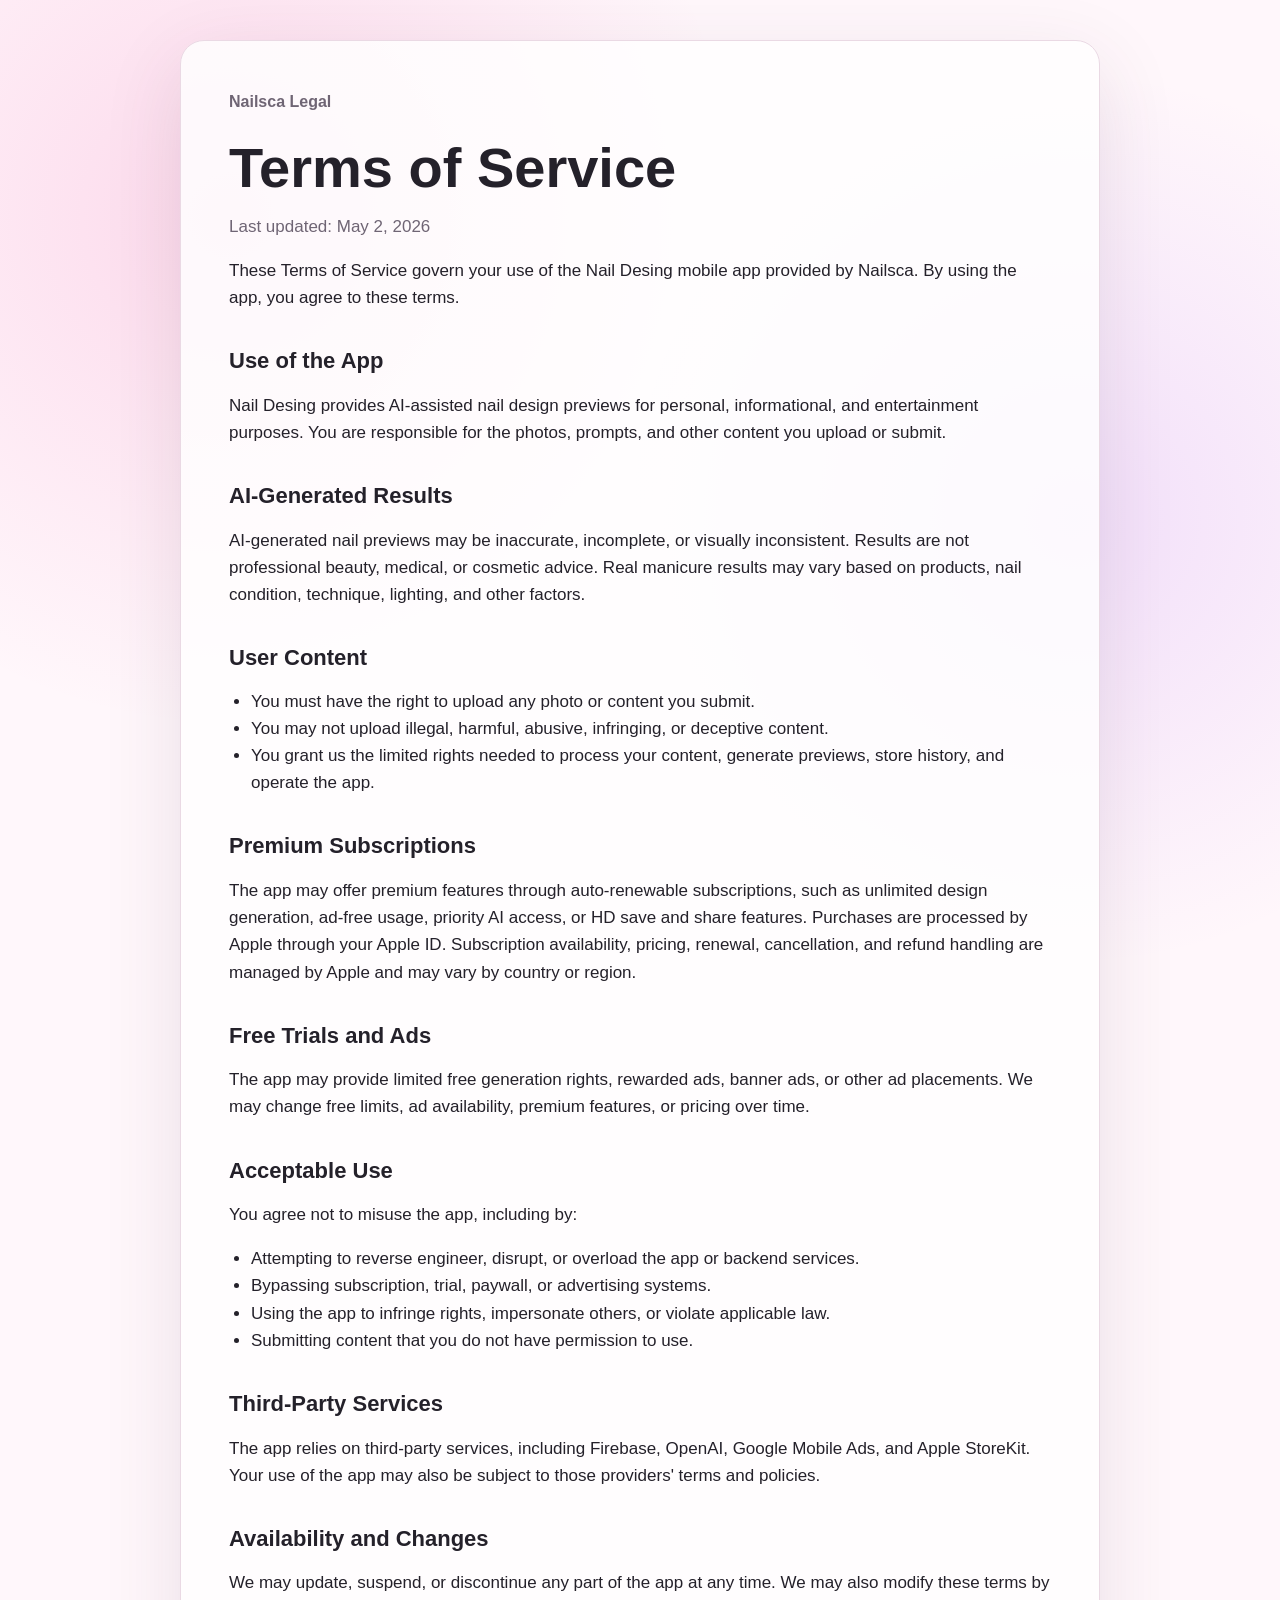
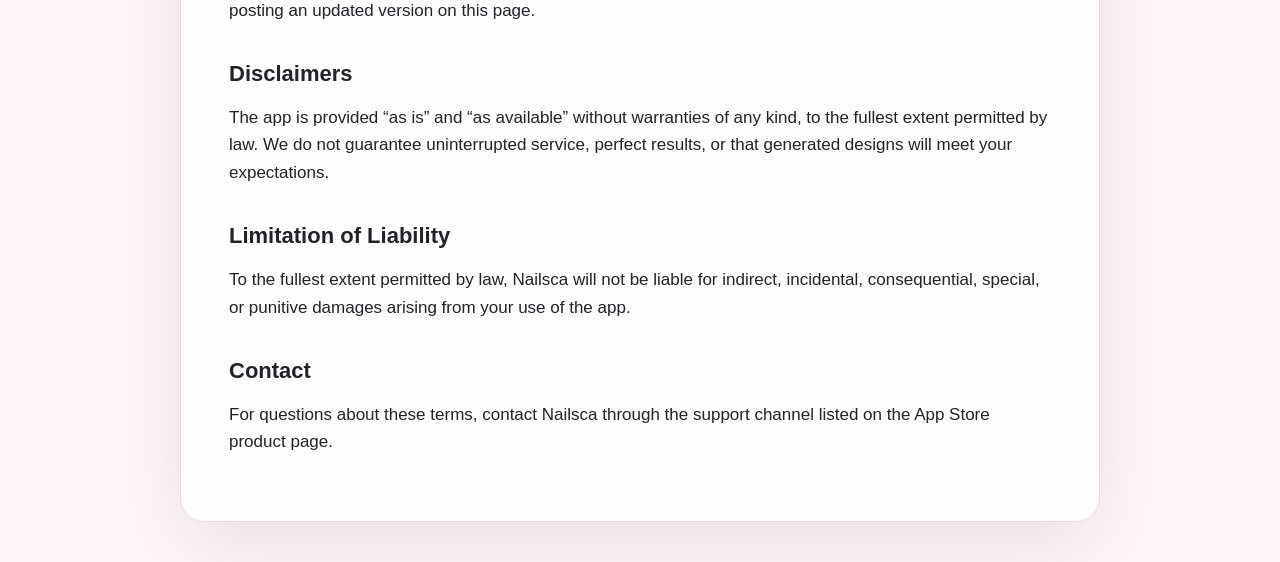
==== terms.html @ 6c09920e "Add legal pages" ====
<!doctype html>
<html lang="tr">
<head>
  <meta charset="utf-8">
  <meta name="viewport" content="width=device-width, initial-scale=1">
  <title>Terms of Service - Nailsca</title>
  <meta name="description" content="Terms of Service for the Nail Desing app by Nailsca.">
  <link rel="stylesheet" href="styles.css">
</head>
<body>
  <main class="document">
    <a class="back" href="./index.html">Nailsca Legal</a>
    <h1>Terms of Service</h1>
    <p class="updated">Last updated: May 2, 2026</p>

    <p>
      These Terms of Service govern your use of the Nail Desing mobile app provided by Nailsca.
      By using the app, you agree to these terms.
    </p>

    <h2>Use of the App</h2>
    <p>
      Nail Desing provides AI-assisted nail design previews for personal, informational, and
      entertainment purposes. You are responsible for the photos, prompts, and other content you
      upload or submit.
    </p>

    <h2>AI-Generated Results</h2>
    <p>
      AI-generated nail previews may be inaccurate, incomplete, or visually inconsistent. Results
      are not professional beauty, medical, or cosmetic advice. Real manicure results may vary based
      on products, nail condition, technique, lighting, and other factors.
    </p>

    <h2>User Content</h2>
    <ul>
      <li>You must have the right to upload any photo or content you submit.</li>
      <li>You may not upload illegal, harmful, abusive, infringing, or deceptive content.</li>
      <li>You grant us the limited rights needed to process your content, generate previews, store history, and operate the app.</li>
    </ul>

    <h2>Premium Subscriptions</h2>
    <p>
      The app may offer premium features through auto-renewable subscriptions, such as unlimited
      design generation, ad-free usage, priority AI access, or HD save and share features. Purchases
      are processed by Apple through your Apple ID. Subscription availability, pricing, renewal,
      cancellation, and refund handling are managed by Apple and may vary by country or region.
    </p>

    <h2>Free Trials and Ads</h2>
    <p>
      The app may provide limited free generation rights, rewarded ads, banner ads, or other ad
      placements. We may change free limits, ad availability, premium features, or pricing over time.
    </p>

    <h2>Acceptable Use</h2>
    <p>You agree not to misuse the app, including by:</p>
    <ul>
      <li>Attempting to reverse engineer, disrupt, or overload the app or backend services.</li>
      <li>Bypassing subscription, trial, paywall, or advertising systems.</li>
      <li>Using the app to infringe rights, impersonate others, or violate applicable law.</li>
      <li>Submitting content that you do not have permission to use.</li>
    </ul>

    <h2>Third-Party Services</h2>
    <p>
      The app relies on third-party services, including Firebase, OpenAI, Google Mobile Ads, and
      Apple StoreKit. Your use of the app may also be subject to those providers' terms and policies.
    </p>

    <h2>Availability and Changes</h2>
    <p>
      We may update, suspend, or discontinue any part of the app at any time. We may also modify
      these terms by posting an updated version on this page.
    </p>

    <h2>Disclaimers</h2>
    <p>
      The app is provided “as is” and “as available” without warranties of any kind, to the fullest
      extent permitted by law. We do not guarantee uninterrupted service, perfect results, or that
      generated designs will meet your expectations.
    </p>

    <h2>Limitation of Liability</h2>
    <p>
      To the fullest extent permitted by law, Nailsca will not be liable for indirect, incidental,
      consequential, special, or punitive damages arising from your use of the app.
    </p>

    <h2>Contact</h2>
    <p>
      For questions about these terms, contact Nailsca through the support channel listed on the
      App Store product page.
    </p>
  </main>
</body>
</html>
---- styles.css ----
:root {
  color-scheme: light;
  --bg: #fff7fb;
  --text: #24212a;
  --muted: #6f6574;
  --line: #ead9e4;
  --accent: #ee3f9b;
  --accent-dark: #9d3ff2;
  --panel: rgba(255, 255, 255, 0.82);
}

* {
  box-sizing: border-box;
}

body {
  margin: 0;
  min-height: 100vh;
  color: var(--text);
  font-family: -apple-system, BlinkMacSystemFont, "Segoe UI", sans-serif;
  background:
    radial-gradient(circle at 18% 10%, rgba(238, 63, 155, 0.16), transparent 32rem),
    radial-gradient(circle at 84% 24%, rgba(157, 63, 242, 0.13), transparent 28rem),
    var(--bg);
  line-height: 1.6;
}

a {
  color: var(--accent);
}

.shell,
.document {
  width: min(920px, calc(100% - 32px));
  margin: 0 auto;
}

.shell {
  display: grid;
  min-height: 100vh;
  place-items: center;
}

.hero,
.document {
  border: 1px solid var(--line);
  border-radius: 24px;
  background: var(--panel);
  box-shadow: 0 24px 80px rgba(82, 47, 74, 0.12);
}

.hero {
  width: 100%;
  padding: 64px;
}

.document {
  margin: 40px auto;
  padding: 48px;
}

.eyebrow {
  margin: 0 0 12px;
  color: var(--accent);
  font-weight: 800;
  letter-spacing: 0.08em;
  text-transform: uppercase;
}

h1 {
  margin: 0 0 12px;
  font-size: clamp(40px, 7vw, 72px);
  line-height: 1.02;
}

.document h1 {
  font-size: clamp(34px, 6vw, 56px);
}

h2 {
  margin: 36px 0 10px;
  font-size: 22px;
  line-height: 1.25;
}

p,
li {
  font-size: 17px;
}

ul {
  padding-left: 22px;
}

.lede {
  max-width: 620px;
  margin: 0 0 32px;
  color: var(--muted);
  font-size: 20px;
}

.updated,
.back {
  color: var(--muted);
}

.back {
  display: inline-block;
  margin-bottom: 24px;
  text-decoration: none;
  font-weight: 700;
}

.actions {
  display: flex;
  flex-wrap: wrap;
  gap: 12px;
}

.button {
  display: inline-flex;
  min-height: 48px;
  align-items: center;
  justify-content: center;
  border-radius: 999px;
  padding: 0 22px;
  background: linear-gradient(135deg, var(--accent), var(--accent-dark));
  color: #fff;
  font-weight: 800;
  text-decoration: none;
}

.button.secondary {
  border: 1px solid var(--line);
  background: #fff;
  color: var(--text);
}

@media (max-width: 640px) {
  .hero,
  .document {
    border-radius: 18px;
    padding: 28px;
  }

  p,
  li {
    font-size: 16px;
  }
}
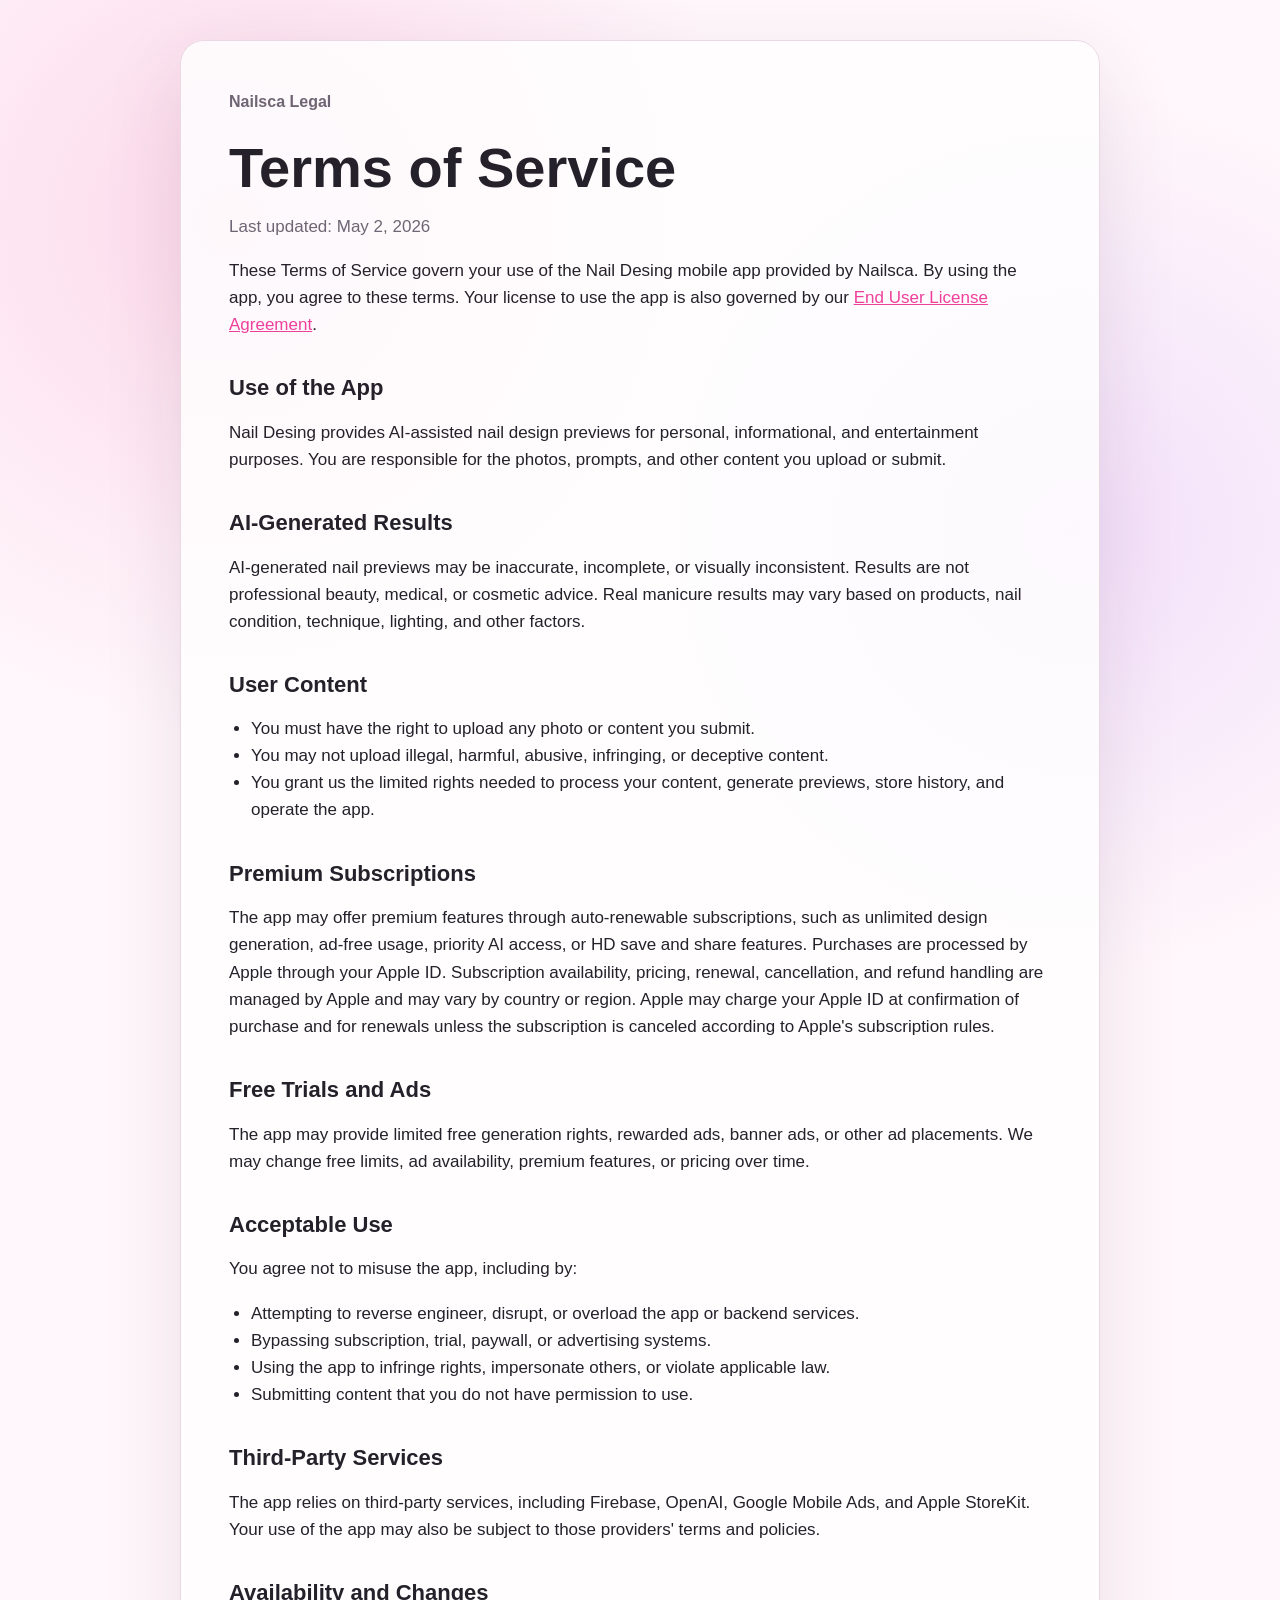
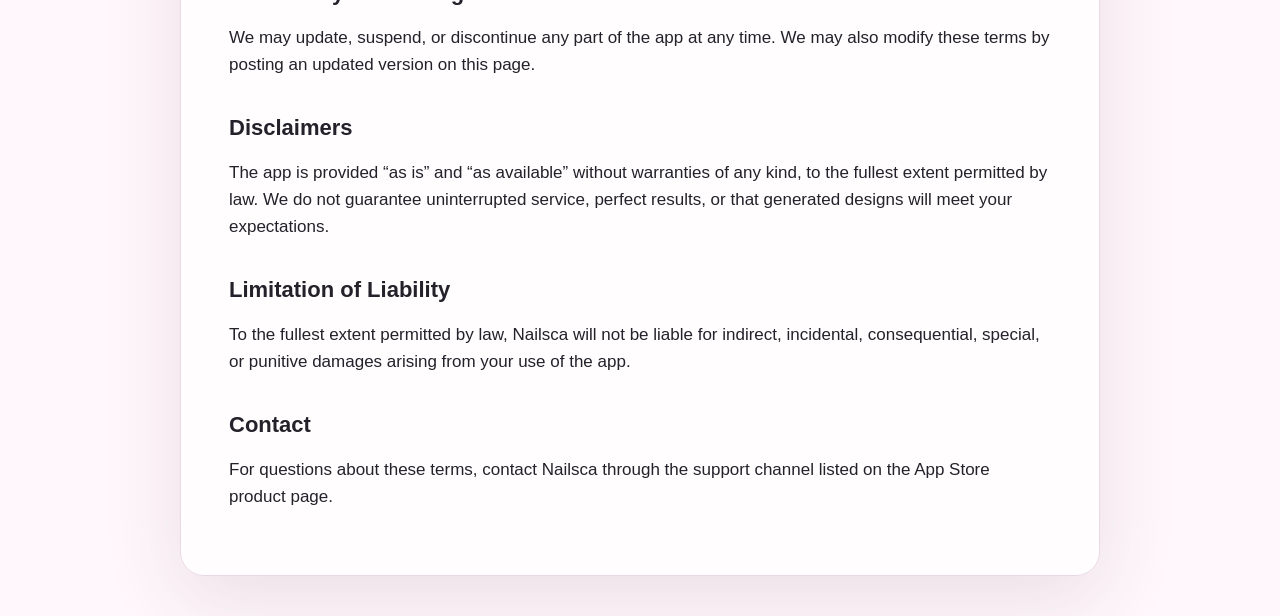
==== commit 596fdd59: "Add EULA page" ====
--- a/terms.html
+++ b/terms.html
@@ -15,7 +15,8 @@
 
     <p>
       These Terms of Service govern your use of the Nail Desing mobile app provided by Nailsca.
-      By using the app, you agree to these terms.
+      By using the app, you agree to these terms. Your license to use the app is also governed by
+      our <a href="./eula.html">End User License Agreement</a>.
     </p>
 
     <h2>Use of the App</h2>
@@ -45,6 +46,8 @@
       design generation, ad-free usage, priority AI access, or HD save and share features. Purchases
       are processed by Apple through your Apple ID. Subscription availability, pricing, renewal,
       cancellation, and refund handling are managed by Apple and may vary by country or region.
+      Apple may charge your Apple ID at confirmation of purchase and for renewals unless the
+      subscription is canceled according to Apple's subscription rules.
     </p>
 
     <h2>Free Trials and Ads</h2>
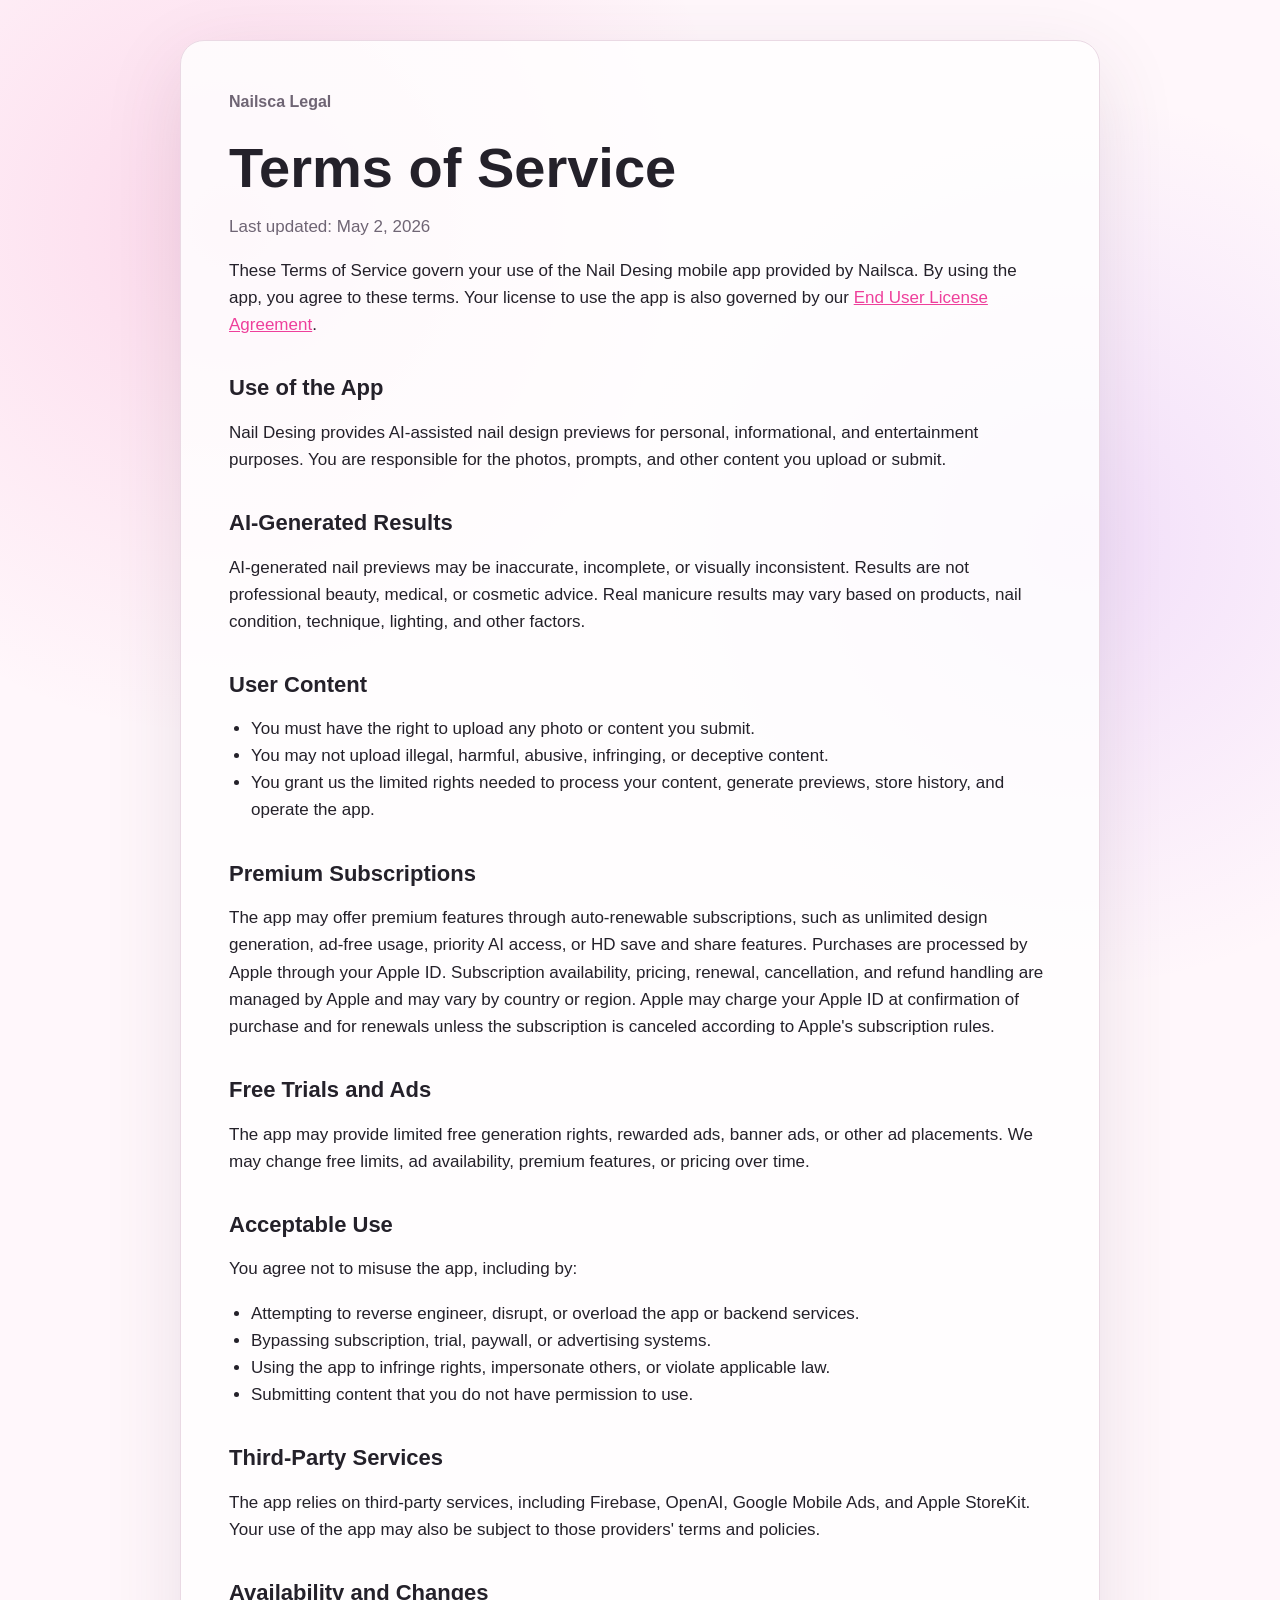
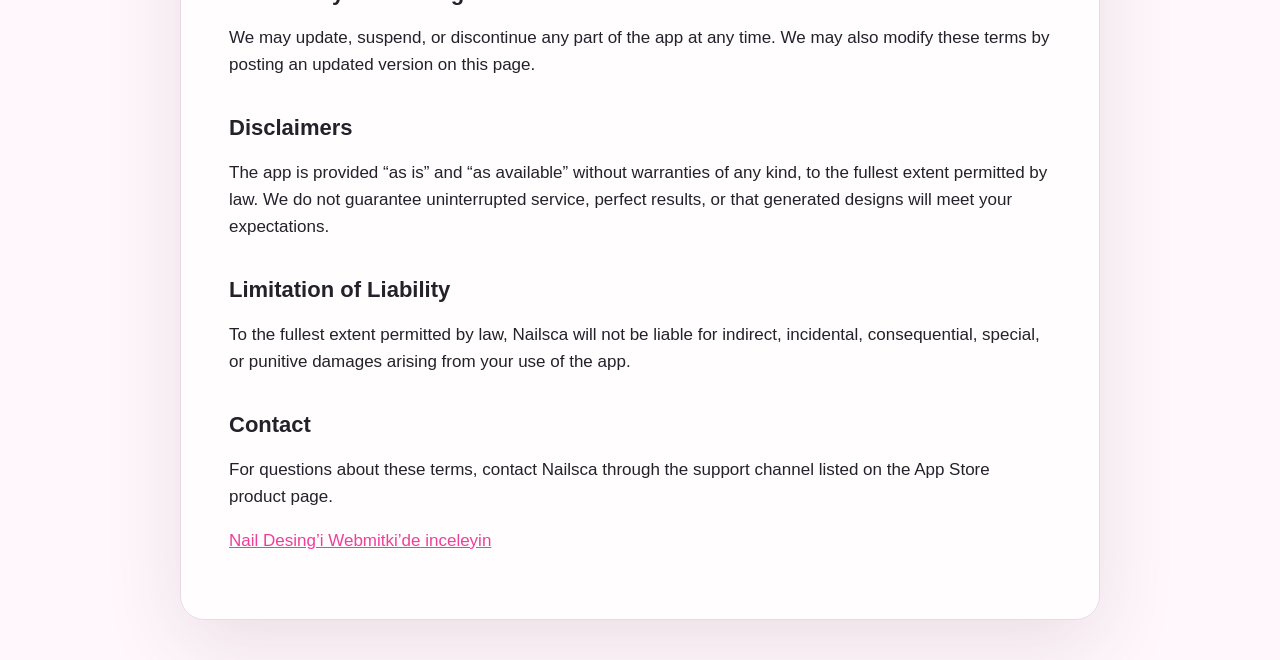
==== commit dbc14ff7: "Add link to Webmitki app page" ====
--- a/terms.html
+++ b/terms.html
@@ -95,6 +95,7 @@
       For questions about these terms, contact Nailsca through the support channel listed on the
       App Store product page.
     </p>
+    <p><a href="https://webmitki.com/tr/uygulamalar/nail-desing/">Nail Desing’i Webmitki’de inceleyin</a></p>
   </main>
 </body>
 </html>
